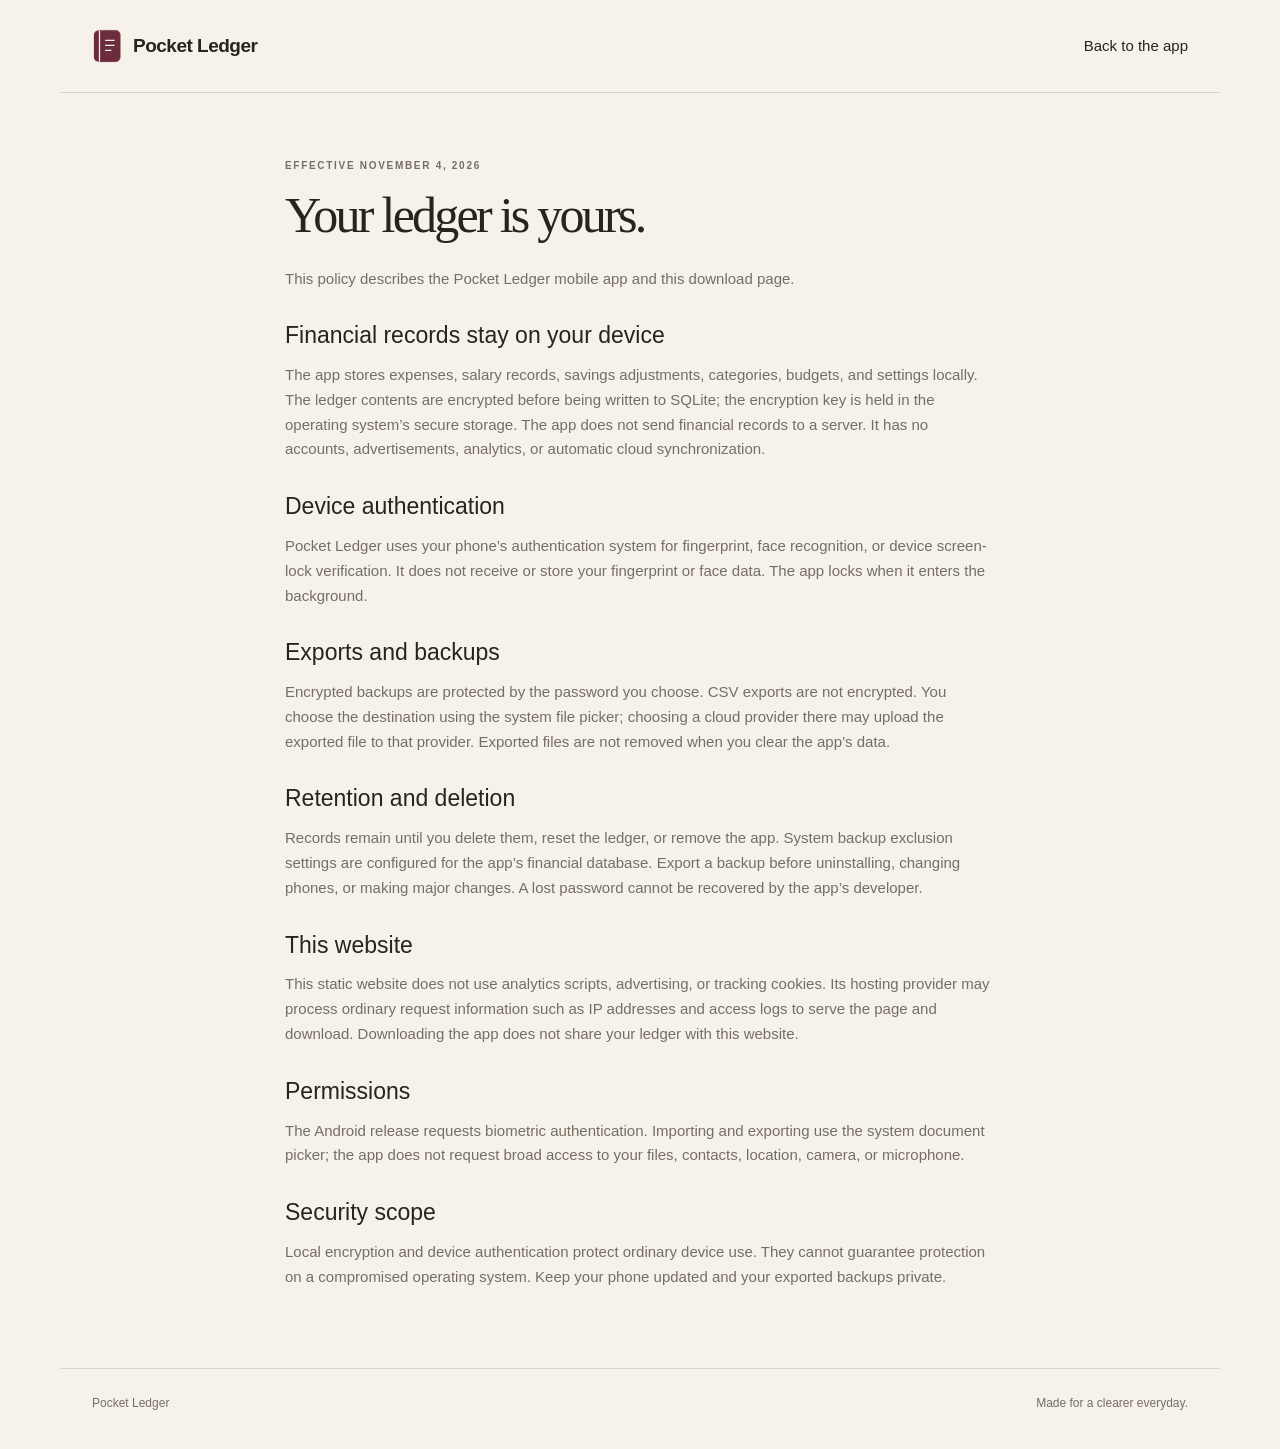
==== landing/privacy.html @ f889f4fb "Add offline Flutter expense tracker, landing page and cloud build workflows Include salary and savin" ====
<!doctype html><html lang="en"><head><meta charset="utf-8"><meta name="viewport" content="width=device-width,initial-scale=1"><title>Privacy — Pocket Ledger</title><link rel="stylesheet" href="style.css"><link rel="icon" href="icon.svg"></head><body><header><a class="brand" href="index.html"><img src="icon.svg" width="30" height="36" alt="">Pocket Ledger</a><a href="index.html">Back to the app</a></header><main class="policy"><p class="kicker">Effective November 4, 2026</p><h1>Your ledger is yours.</h1><p>This policy describes the Pocket Ledger mobile app and this download page.</p><h2>Financial records stay on your device</h2><p>The app stores expenses, salary records, savings adjustments, categories, budgets, and settings locally. The ledger contents are encrypted before being written to SQLite; the encryption key is held in the operating system’s secure storage. The app does not send financial records to a server. It has no accounts, advertisements, analytics, or automatic cloud synchronization.</p><h2>Device authentication</h2><p>Pocket Ledger uses your phone’s authentication system for fingerprint, face recognition, or device screen-lock verification. It does not receive or store your fingerprint or face data. The app locks when it enters the background.</p><h2>Exports and backups</h2><p>Encrypted backups are protected by the password you choose. CSV exports are not encrypted. You choose the destination using the system file picker; choosing a cloud provider there may upload the exported file to that provider. Exported files are not removed when you clear the app’s data.</p><h2>Retention and deletion</h2><p>Records remain until you delete them, reset the ledger, or remove the app. System backup exclusion settings are configured for the app’s financial database. Export a backup before uninstalling, changing phones, or making major changes. A lost password cannot be recovered by the app’s developer.</p><h2>This website</h2><p>This static website does not use analytics scripts, advertising, or tracking cookies. Its hosting provider may process ordinary request information such as IP addresses and access logs to serve the page and download. Downloading the app does not share your ledger with this website.</p><h2>Permissions</h2><p>The Android release requests biometric authentication. Importing and exporting use the system document picker; the app does not request broad access to your files, contacts, location, camera, or microphone.</p><h2>Security scope</h2><p>Local encryption and device authentication protect ordinary device use. They cannot guarantee protection on a compromised operating system. Keep your phone updated and your exported backups private.</p></main><footer><a href="index.html">Pocket Ledger</a><span>Made for a clearer everyday.</span></footer></body></html>
---- landing/style.css ----
:root{--paper:#f6f2ea;--ink:#27231f;--muted:#756e64;--wine:#6b2d3d;--line:#dcd4c7;--white:#fffcf7}*{box-sizing:border-box}html{scroll-behavior:smooth;scroll-padding-top:24px}body{margin:0;background:var(--paper);color:var(--ink);font:15px/1.65 -apple-system,BlinkMacSystemFont,"Segoe UI",sans-serif}a{color:inherit;text-decoration:none}a:focus-visible,summary:focus-visible{outline:3px solid #a86e57;outline-offset:6px}header,main,footer{max-width:1160px;margin:auto}header{padding:28px 32px;display:flex;align-items:center;justify-content:space-between;border-bottom:1px solid var(--line)}.brand{display:inline-flex;align-items:center;gap:11px;font-size:19px;font-weight:650;letter-spacing:-.5px}nav{display:flex;align-items:center;gap:28px;font-size:13px}nav a:hover{text-decoration:underline}.nav-download{border-bottom:1px solid var(--wine);padding:7px 0;color:var(--wine)}.nav-download span{margin-left:12px}h1,h2{font-family:Georgia,"Times New Roman",serif;font-weight:400;letter-spacing:-.055em;line-height:1.06;margin:0}h1{font-size:clamp(60px,7.8vw,96px)}h1 em{color:var(--wine);font-weight:400}h2{font-size:clamp(40px,4.9vw,60px)}h3{font-size:18px;line-height:1.4;font-weight:550;margin:0 0 12px}p{margin:0}button,a,summary{touch-action:manipulation}.hero{padding:82px 52px 70px;display:grid;grid-template-columns:1.25fr 1fr;gap:55px;align-items:center}.kicker{font-size:10px;letter-spacing:.17em;text-transform:uppercase;font-weight:650;margin-bottom:23px}.kicker>span{display:inline-block;width:6px;height:6px;border-radius:50%;background:#52705b;margin:0 7px 1px 0}.intro{font-size:17px;color:var(--muted);max-width:385px;margin:27px 0 30px}.button{background:var(--wine);color:var(--white);display:inline-flex;align-items:center;justify-content:space-between;gap:28px;border-radius:5px;padding:15px 21px;font-size:14px}.button:hover{background:#51212e}.quiet{font-size:11px;color:var(--muted);margin-top:14px}.hero-object{position:relative;padding:0 12px}.phone{background:var(--white);width:290px;max-width:100%;padding:20px 22px 13px;border:1px solid #c9bdaa;border-radius:34px;box-shadow:12px 18px 0 #e5dccf,0 25px 40px #27231f0a;transform:rotate(3deg);margin:auto}.speaker{background:#d9d1c4;width:50px;height:5px;border-radius:5px;margin:0 auto 25px}.phone-head{display:flex;align-items:center;gap:7px;font-size:12px;font-weight:600}.phone-head span{margin-left:auto}.phone h2{font-size:32px;margin:26px 0 20px;line-height:1.1}.phone-rule{height:1px;background:var(--line);margin-bottom:18px}.tiny-label{font-size:8px;letter-spacing:.15em;color:var(--muted)}.phone-money{font-size:37px;letter-spacing:-2px;margin:2px 0 10px}.phone-money small{font-size:12px;letter-spacing:0;color:var(--muted)}.phone-line{display:flex;justify-content:space-between;font-size:10px}.phone-line strong{font-weight:500}.phone-note{font-size:9px;color:var(--muted);margin:5px 0 20px}.phone-savings{padding:17px;background:#ede7dd;border-radius:7px}.phone-savings strong{display:block;font-size:22px;font-weight:400;margin:5px 0}.phone-savings>p:last-child{font-size:9px;color:var(--muted)}.phone-empty{display:flex;align-items:center;gap:12px;padding:23px 0 18px;font-size:12px}.phone-empty>span{background:var(--wine);color:var(--white);border-radius:9px;font-size:22px;width:32px;height:35px;text-align:center}.phone-empty small{font-size:9px;color:var(--muted)}.phone-bottom{height:3px;width:70px;background:#c8c0b4;margin:5px auto 0;border-radius:5px}.vertical-caption{position:absolute;right:-23px;top:45%;writing-mode:vertical-rl;font-size:8px;letter-spacing:.22em;color:var(--muted)}.object-caption{text-align:center;font-size:10px;margin-top:35px;color:var(--muted)}.principles{display:grid;grid-template-columns:repeat(3,1fr);border-block:1px solid var(--line);padding:27px 52px;gap:40px;color:var(--muted);font-size:13px}.principles strong{font-weight:500;color:var(--ink)}.how{padding:100px 52px;display:grid;grid-template-columns:1fr 1.25fr;gap:80px}.section-intro>p:last-child{color:var(--muted);max-width:250px;margin-top:23px}.steps article{display:flex;gap:22px;padding:0 0 27px;margin-bottom:27px;border-bottom:1px solid var(--line)}.steps article:last-child{margin-bottom:0}.steps p{font-size:14px;color:var(--muted)}.number{font-family:Georgia,serif;color:var(--wine);font-size:24px;line-height:1.3}.privacy{padding:65px 52px;background:#e9e3d8;border-radius:3px}.privacy-grid{display:grid;grid-template-columns:repeat(3,1fr);gap:32px;margin:40px 0 28px}.privacy-grid p{font-size:13px;color:#625b52}.privacy>a{font-size:12px;color:var(--wine);border-bottom:1px solid var(--wine);padding-bottom:5px}.download{padding:100px 52px;display:grid;grid-template-columns:1.1fr 1fr;gap:60px;align-items:center}.download>div>p:last-child{margin-top:22px;color:var(--muted)}.download-card{padding:30px;border:1px solid var(--line);background:var(--white);border-radius:10px}.download-card>img{margin-bottom:18px}.download-card>p{font-size:13px}.download-card>.button{width:100%;margin-top:20px}details{border-top:1px solid var(--line);margin-top:20px;padding-top:14px;font-size:12px}summary{cursor:pointer;color:var(--wine)}ol{padding-left:18px;color:var(--muted)}li{margin:10px 0}code{font-size:10px;word-break:break-all}footer{padding:25px 32px 35px;border-top:1px solid var(--line);display:flex;justify-content:space-between;align-items:center;font-size:12px;color:var(--muted)}footer .brand{font-size:15px;color:var(--ink)}[hidden]{display:none!important}.policy{max-width:760px;padding:65px 25px}.policy h1{font-size:50px;margin-bottom:25px}.policy h2{font:500 23px/1.3 -apple-system,BlinkMacSystemFont,"Segoe UI",sans-serif;letter-spacing:0;margin:30px 0 12px}.policy p{margin-bottom:14px;color:var(--muted)}@media(max-width:800px){.hero{padding:55px 28px;gap:25px}.how{padding:65px 28px;gap:35px}.privacy{padding:45px 28px}.download{padding:65px 28px;gap:25px}.vertical-caption{display:none}.phone{width:265px;padding:20px}.principles{padding:25px 28px;gap:20px}nav{gap:16px}h1{font-size:65px}}@media(max-width:600px){header{padding:20px}nav>a:not(.nav-download){display:none}.brand{font-size:17px}.hero{grid-template-columns:1fr;padding:46px 24px 45px;gap:45px}h1{font-size:65px}.intro{font-size:16px}.phone{width:270px}.hero-object{padding:0}.principles{padding:24px;gap:17px;font-size:11px}.how{grid-template-columns:1fr;padding:58px 24px;gap:35px}.section-intro>p:last-child{max-width:100%}.privacy{margin:0 12px;padding:36px 24px}.privacy-grid{grid-template-columns:1fr;gap:26px;margin-top:30px}.download{grid-template-columns:1fr;padding:58px 24px;gap:32px}footer{padding:24px;flex-wrap:wrap;gap:20px}footer>p{order:3;width:100%}.download-card{padding:24px}}@media(prefers-reduced-motion:reduce){html{scroll-behavior:auto}}
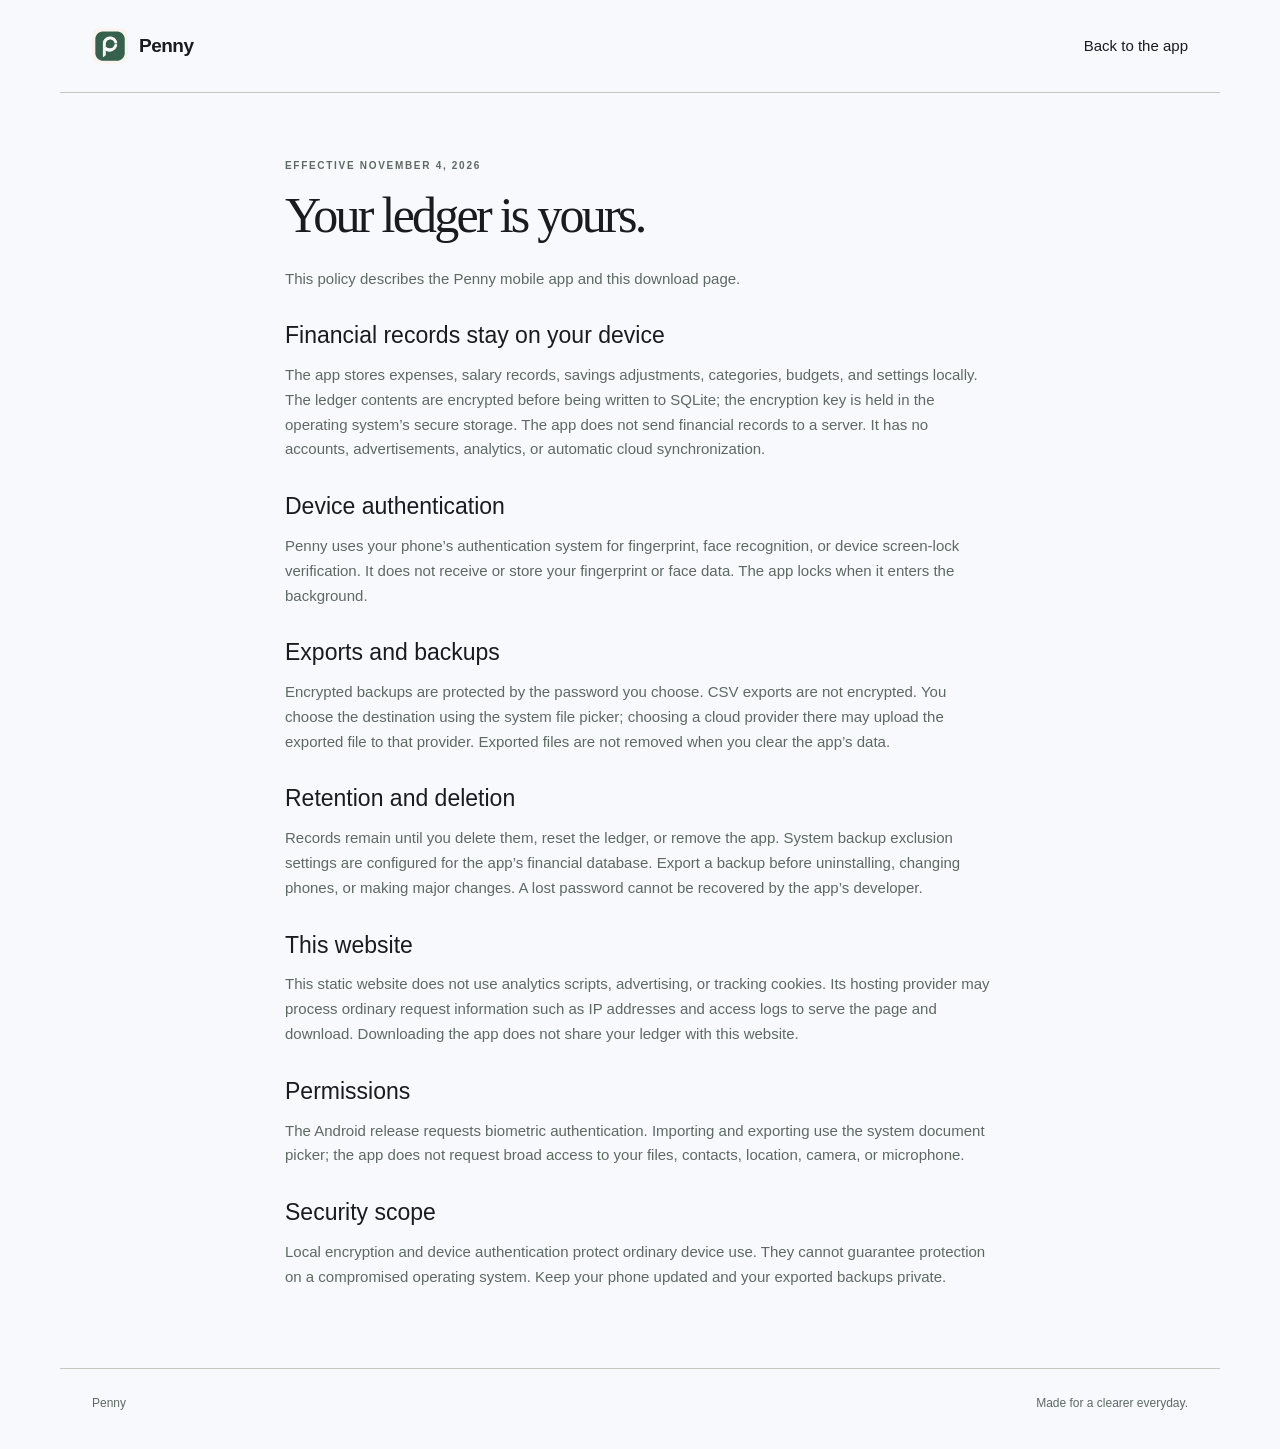
==== commit ee304a75: "Update Penny branding and fix packaged website" ====
--- a/landing/privacy.html
+++ b/landing/privacy.html
@@ -1 +1 @@
-<!doctype html><html lang="en"><head><meta charset="utf-8"><meta name="viewport" content="width=device-width,initial-scale=1"><title>Privacy — Pocket Ledger</title><link rel="stylesheet" href="style.css"><link rel="icon" href="icon.svg"></head><body><header><a class="brand" href="index.html"><img src="icon.svg" width="30" height="36" alt="">Pocket Ledger</a><a href="index.html">Back to the app</a></header><main class="policy"><p class="kicker">Effective November 4, 2026</p><h1>Your ledger is yours.</h1><p>This policy describes the Pocket Ledger mobile app and this download page.</p><h2>Financial records stay on your device</h2><p>The app stores expenses, salary records, savings adjustments, categories, budgets, and settings locally. The ledger contents are encrypted before being written to SQLite; the encryption key is held in the operating system’s secure storage. The app does not send financial records to a server. It has no accounts, advertisements, analytics, or automatic cloud synchronization.</p><h2>Device authentication</h2><p>Pocket Ledger uses your phone’s authentication system for fingerprint, face recognition, or device screen-lock verification. It does not receive or store your fingerprint or face data. The app locks when it enters the background.</p><h2>Exports and backups</h2><p>Encrypted backups are protected by the password you choose. CSV exports are not encrypted. You choose the destination using the system file picker; choosing a cloud provider there may upload the exported file to that provider. Exported files are not removed when you clear the app’s data.</p><h2>Retention and deletion</h2><p>Records remain until you delete them, reset the ledger, or remove the app. System backup exclusion settings are configured for the app’s financial database. Export a backup before uninstalling, changing phones, or making major changes. A lost password cannot be recovered by the app’s developer.</p><h2>This website</h2><p>This static website does not use analytics scripts, advertising, or tracking cookies. Its hosting provider may process ordinary request information such as IP addresses and access logs to serve the page and download. Downloading the app does not share your ledger with this website.</p><h2>Permissions</h2><p>The Android release requests biometric authentication. Importing and exporting use the system document picker; the app does not request broad access to your files, contacts, location, camera, or microphone.</p><h2>Security scope</h2><p>Local encryption and device authentication protect ordinary device use. They cannot guarantee protection on a compromised operating system. Keep your phone updated and your exported backups private.</p></main><footer><a href="index.html">Pocket Ledger</a><span>Made for a clearer everyday.</span></footer></body></html>
+<!doctype html><html lang="en"><head><meta charset="utf-8"><meta name="viewport" content="width=device-width,initial-scale=1"><title>Privacy — Penny</title><link rel="stylesheet" href="style.css"><link rel="icon" href="logo.png"></head><body><header><a class="brand" href="index.html"><img src="logo.png" width="36" height="36" alt="">Penny</a><a href="index.html">Back to the app</a></header><main class="policy"><p class="kicker">Effective November 4, 2026</p><h1>Your ledger is yours.</h1><p>This policy describes the Penny mobile app and this download page.</p><h2>Financial records stay on your device</h2><p>The app stores expenses, salary records, savings adjustments, categories, budgets, and settings locally. The ledger contents are encrypted before being written to SQLite; the encryption key is held in the operating system’s secure storage. The app does not send financial records to a server. It has no accounts, advertisements, analytics, or automatic cloud synchronization.</p><h2>Device authentication</h2><p>Penny uses your phone’s authentication system for fingerprint, face recognition, or device screen-lock verification. It does not receive or store your fingerprint or face data. The app locks when it enters the background.</p><h2>Exports and backups</h2><p>Encrypted backups are protected by the password you choose. CSV exports are not encrypted. You choose the destination using the system file picker; choosing a cloud provider there may upload the exported file to that provider. Exported files are not removed when you clear the app’s data.</p><h2>Retention and deletion</h2><p>Records remain until you delete them, reset the ledger, or remove the app. System backup exclusion settings are configured for the app’s financial database. Export a backup before uninstalling, changing phones, or making major changes. A lost password cannot be recovered by the app’s developer.</p><h2>This website</h2><p>This static website does not use analytics scripts, advertising, or tracking cookies. Its hosting provider may process ordinary request information such as IP addresses and access logs to serve the page and download. Downloading the app does not share your ledger with this website.</p><h2>Permissions</h2><p>The Android release requests biometric authentication. Importing and exporting use the system document picker; the app does not request broad access to your files, contacts, location, camera, or microphone.</p><h2>Security scope</h2><p>Local encryption and device authentication protect ordinary device use. They cannot guarantee protection on a compromised operating system. Keep your phone updated and your exported backups private.</p></main><footer><a href="index.html">Penny</a><span>Made for a clearer everyday.</span></footer></body></html>
--- a/landing/style.css
+++ b/landing/style.css
@@ -1 +1,3 @@
-:root{--paper:#f6f2ea;--ink:#27231f;--muted:#756e64;--wine:#6b2d3d;--line:#dcd4c7;--white:#fffcf7}*{box-sizing:border-box}html{scroll-behavior:smooth;scroll-padding-top:24px}body{margin:0;background:var(--paper);color:var(--ink);font:15px/1.65 -apple-system,BlinkMacSystemFont,"Segoe UI",sans-serif}a{color:inherit;text-decoration:none}a:focus-visible,summary:focus-visible{outline:3px solid #a86e57;outline-offset:6px}header,main,footer{max-width:1160px;margin:auto}header{padding:28px 32px;display:flex;align-items:center;justify-content:space-between;border-bottom:1px solid var(--line)}.brand{display:inline-flex;align-items:center;gap:11px;font-size:19px;font-weight:650;letter-spacing:-.5px}nav{display:flex;align-items:center;gap:28px;font-size:13px}nav a:hover{text-decoration:underline}.nav-download{border-bottom:1px solid var(--wine);padding:7px 0;color:var(--wine)}.nav-download span{margin-left:12px}h1,h2{font-family:Georgia,"Times New Roman",serif;font-weight:400;letter-spacing:-.055em;line-height:1.06;margin:0}h1{font-size:clamp(60px,7.8vw,96px)}h1 em{color:var(--wine);font-weight:400}h2{font-size:clamp(40px,4.9vw,60px)}h3{font-size:18px;line-height:1.4;font-weight:550;margin:0 0 12px}p{margin:0}button,a,summary{touch-action:manipulation}.hero{padding:82px 52px 70px;display:grid;grid-template-columns:1.25fr 1fr;gap:55px;align-items:center}.kicker{font-size:10px;letter-spacing:.17em;text-transform:uppercase;font-weight:650;margin-bottom:23px}.kicker>span{display:inline-block;width:6px;height:6px;border-radius:50%;background:#52705b;margin:0 7px 1px 0}.intro{font-size:17px;color:var(--muted);max-width:385px;margin:27px 0 30px}.button{background:var(--wine);color:var(--white);display:inline-flex;align-items:center;justify-content:space-between;gap:28px;border-radius:5px;padding:15px 21px;font-size:14px}.button:hover{background:#51212e}.quiet{font-size:11px;color:var(--muted);margin-top:14px}.hero-object{position:relative;padding:0 12px}.phone{background:var(--white);width:290px;max-width:100%;padding:20px 22px 13px;border:1px solid #c9bdaa;border-radius:34px;box-shadow:12px 18px 0 #e5dccf,0 25px 40px #27231f0a;transform:rotate(3deg);margin:auto}.speaker{background:#d9d1c4;width:50px;height:5px;border-radius:5px;margin:0 auto 25px}.phone-head{display:flex;align-items:center;gap:7px;font-size:12px;font-weight:600}.phone-head span{margin-left:auto}.phone h2{font-size:32px;margin:26px 0 20px;line-height:1.1}.phone-rule{height:1px;background:var(--line);margin-bottom:18px}.tiny-label{font-size:8px;letter-spacing:.15em;color:var(--muted)}.phone-money{font-size:37px;letter-spacing:-2px;margin:2px 0 10px}.phone-money small{font-size:12px;letter-spacing:0;color:var(--muted)}.phone-line{display:flex;justify-content:space-between;font-size:10px}.phone-line strong{font-weight:500}.phone-note{font-size:9px;color:var(--muted);margin:5px 0 20px}.phone-savings{padding:17px;background:#ede7dd;border-radius:7px}.phone-savings strong{display:block;font-size:22px;font-weight:400;margin:5px 0}.phone-savings>p:last-child{font-size:9px;color:var(--muted)}.phone-empty{display:flex;align-items:center;gap:12px;padding:23px 0 18px;font-size:12px}.phone-empty>span{background:var(--wine);color:var(--white);border-radius:9px;font-size:22px;width:32px;height:35px;text-align:center}.phone-empty small{font-size:9px;color:var(--muted)}.phone-bottom{height:3px;width:70px;background:#c8c0b4;margin:5px auto 0;border-radius:5px}.vertical-caption{position:absolute;right:-23px;top:45%;writing-mode:vertical-rl;font-size:8px;letter-spacing:.22em;color:var(--muted)}.object-caption{text-align:center;font-size:10px;margin-top:35px;color:var(--muted)}.principles{display:grid;grid-template-columns:repeat(3,1fr);border-block:1px solid var(--line);padding:27px 52px;gap:40px;color:var(--muted);font-size:13px}.principles strong{font-weight:500;color:var(--ink)}.how{padding:100px 52px;display:grid;grid-template-columns:1fr 1.25fr;gap:80px}.section-intro>p:last-child{color:var(--muted);max-width:250px;margin-top:23px}.steps article{display:flex;gap:22px;padding:0 0 27px;margin-bottom:27px;border-bottom:1px solid var(--line)}.steps article:last-child{margin-bottom:0}.steps p{font-size:14px;color:var(--muted)}.number{font-family:Georgia,serif;color:var(--wine);font-size:24px;line-height:1.3}.privacy{padding:65px 52px;background:#e9e3d8;border-radius:3px}.privacy-grid{display:grid;grid-template-columns:repeat(3,1fr);gap:32px;margin:40px 0 28px}.privacy-grid p{font-size:13px;color:#625b52}.privacy>a{font-size:12px;color:var(--wine);border-bottom:1px solid var(--wine);padding-bottom:5px}.download{padding:100px 52px;display:grid;grid-template-columns:1.1fr 1fr;gap:60px;align-items:center}.download>div>p:last-child{margin-top:22px;color:var(--muted)}.download-card{padding:30px;border:1px solid var(--line);background:var(--white);border-radius:10px}.download-card>img{margin-bottom:18px}.download-card>p{font-size:13px}.download-card>.button{width:100%;margin-top:20px}details{border-top:1px solid var(--line);margin-top:20px;padding-top:14px;font-size:12px}summary{cursor:pointer;color:var(--wine)}ol{padding-left:18px;color:var(--muted)}li{margin:10px 0}code{font-size:10px;word-break:break-all}footer{padding:25px 32px 35px;border-top:1px solid var(--line);display:flex;justify-content:space-between;align-items:center;font-size:12px;color:var(--muted)}footer .brand{font-size:15px;color:var(--ink)}[hidden]{display:none!important}.policy{max-width:760px;padding:65px 25px}.policy h1{font-size:50px;margin-bottom:25px}.policy h2{font:500 23px/1.3 -apple-system,BlinkMacSystemFont,"Segoe UI",sans-serif;letter-spacing:0;margin:30px 0 12px}.policy p{margin-bottom:14px;color:var(--muted)}@media(max-width:800px){.hero{padding:55px 28px;gap:25px}.how{padding:65px 28px;gap:35px}.privacy{padding:45px 28px}.download{padding:65px 28px;gap:25px}.vertical-caption{display:none}.phone{width:265px;padding:20px}.principles{padding:25px 28px;gap:20px}nav{gap:16px}h1{font-size:65px}}@media(max-width:600px){header{padding:20px}nav>a:not(.nav-download){display:none}.brand{font-size:17px}.hero{grid-template-columns:1fr;padding:46px 24px 45px;gap:45px}h1{font-size:65px}.intro{font-size:16px}.phone{width:270px}.hero-object{padding:0}.principles{padding:24px;gap:17px;font-size:11px}.how{grid-template-columns:1fr;padding:58px 24px;gap:35px}.section-intro>p:last-child{max-width:100%}.privacy{margin:0 12px;padding:36px 24px}.privacy-grid{grid-template-columns:1fr;gap:26px;margin-top:30px}.download{grid-template-columns:1fr;padding:58px 24px;gap:32px}footer{padding:24px;flex-wrap:wrap;gap:20px}footer>p{order:3;width:100%}.download-card{padding:24px}}@media(prefers-reduced-motion:reduce){html{scroll-behavior:auto}}
+:root{--paper:#f8f9fd;--ink:#191c1f;--muted:#5e6962;--wine:#224b3a;--line:#c1c8c2;--white:#ffffff}*{box-sizing:border-box}html{scroll-behavior:smooth;scroll-padding-top:24px}body{margin:0;background:var(--paper);color:var(--ink);font:15px/1.65 -apple-system,BlinkMacSystemFont,"Segoe UI",sans-serif}a{color:inherit;text-decoration:none}a:focus-visible,summary:focus-visible{outline:3px solid #3a6351;outline-offset:6px}header,main,footer{max-width:1160px;margin:auto}header{padding:28px 32px;display:flex;align-items:center;justify-content:space-between;border-bottom:1px solid var(--line)}.brand{display:inline-flex;align-items:center;gap:11px;font-size:19px;font-weight:650;letter-spacing:-.5px}nav{display:flex;align-items:center;gap:28px;font-size:13px}nav a:hover{text-decoration:underline}.nav-download{border-bottom:1px solid var(--wine);padding:7px 0;color:var(--wine)}.nav-download span{margin-left:12px}h1,h2{font-family:Georgia,"Times New Roman",serif;font-weight:400;letter-spacing:-.055em;line-height:1.06;margin:0}h1{font-size:clamp(60px,7.8vw,96px)}h1 em{color:var(--wine);font-weight:400}h2{font-size:clamp(40px,4.9vw,60px)}h3{font-size:18px;line-height:1.4;font-weight:550;margin:0 0 12px}p{margin:0}button,a,summary{touch-action:manipulation}.hero{padding:82px 52px 70px;display:grid;grid-template-columns:1.25fr 1fr;gap:55px;align-items:center}.kicker{font-size:10px;letter-spacing:.17em;text-transform:uppercase;font-weight:650;margin-bottom:23px}.kicker>span{display:inline-block;width:6px;height:6px;border-radius:50%;background:#52705b;margin:0 7px 1px 0}.intro{font-size:17px;color:var(--muted);max-width:385px;margin:27px 0 30px}.button{background:var(--wine);color:var(--white);display:inline-flex;align-items:center;justify-content:space-between;gap:28px;border-radius:5px;padding:15px 21px;font-size:14px}.button:hover{background:#3a6351}.quiet{font-size:11px;color:var(--muted);margin-top:14px}.hero-object{position:relative;padding:0 12px}.phone{background:var(--white);width:290px;max-width:100%;padding:20px 22px 13px;border:1px solid #c9bdaa;border-radius:34px;box-shadow:12px 18px 0 #e5dccf,0 25px 40px #191c1f0a;transform:rotate(3deg);margin:auto}.speaker{background:#d9d1c4;width:50px;height:5px;border-radius:5px;margin:0 auto 25px}.phone-head{display:flex;align-items:center;gap:7px;font-size:12px;font-weight:600}.phone-head span{margin-left:auto}.phone h2{font-size:32px;margin:26px 0 20px;line-height:1.1}.phone-rule{height:1px;background:var(--line);margin-bottom:18px}.tiny-label{font-size:8px;letter-spacing:.15em;color:var(--muted)}.phone-money{font-size:37px;letter-spacing:-2px;margin:2px 0 10px}.phone-money small{font-size:12px;letter-spacing:0;color:var(--muted)}.phone-line{display:flex;justify-content:space-between;font-size:10px}.phone-line strong{font-weight:500}.phone-note{font-size:9px;color:var(--muted);margin:5px 0 20px}.phone-savings{padding:17px;background:#edf3ef;border-radius:7px}.phone-savings strong{display:block;font-size:22px;font-weight:400;margin:5px 0}.phone-savings>p:last-child{font-size:9px;color:var(--muted)}.phone-empty{display:flex;align-items:center;gap:12px;padding:23px 0 18px;font-size:12px}.phone-empty>span{background:var(--wine);color:var(--white);border-radius:9px;font-size:22px;width:32px;height:35px;text-align:center}.phone-empty small{font-size:9px;color:var(--muted)}.phone-bottom{height:3px;width:70px;background:#c8c0b4;margin:5px auto 0;border-radius:5px}.vertical-caption{position:absolute;right:-23px;top:45%;writing-mode:vertical-rl;font-size:8px;letter-spacing:.22em;color:var(--muted)}.object-caption{text-align:center;font-size:10px;margin-top:35px;color:var(--muted)}.principles{display:grid;grid-template-columns:repeat(3,1fr);border-block:1px solid var(--line);padding:27px 52px;gap:40px;color:var(--muted);font-size:13px}.principles strong{font-weight:500;color:var(--ink)}.how{padding:100px 52px;display:grid;grid-template-columns:1fr 1.25fr;gap:80px}.section-intro>p:last-child{color:var(--muted);max-width:250px;margin-top:23px}.steps article{display:flex;gap:22px;padding:0 0 27px;margin-bottom:27px;border-bottom:1px solid var(--line)}.steps article:last-child{margin-bottom:0}.steps p{font-size:14px;color:var(--muted)}.number{font-family:Georgia,serif;color:var(--wine);font-size:24px;line-height:1.3}.privacy{padding:65px 52px;background:#e6eee8;border-radius:3px}.privacy-grid{display:grid;grid-template-columns:repeat(3,1fr);gap:32px;margin:40px 0 28px}.privacy-grid p{font-size:13px;color:#625b52}.privacy>a{font-size:12px;color:var(--wine);border-bottom:1px solid var(--wine);padding-bottom:5px}.download{padding:100px 52px;display:grid;grid-template-columns:1.1fr 1fr;gap:60px;align-items:center}.download>div>p:last-child{margin-top:22px;color:var(--muted)}.download-card{padding:30px;border:1px solid var(--line);background:var(--white);border-radius:10px}.download-card>img{margin-bottom:18px}.download-card>p{font-size:13px}.download-card>.button{width:100%;margin-top:20px}details{border-top:1px solid var(--line);margin-top:20px;padding-top:14px;font-size:12px}summary{cursor:pointer;color:var(--wine)}ol{padding-left:18px;color:var(--muted)}li{margin:10px 0}code{font-size:10px;word-break:break-all}footer{padding:25px 32px 35px;border-top:1px solid var(--line);display:flex;justify-content:space-between;align-items:center;font-size:12px;color:var(--muted)}footer .brand{font-size:15px;color:var(--ink)}[hidden]{display:none!important}.policy{max-width:760px;padding:65px 25px}.policy h1{font-size:50px;margin-bottom:25px}.policy h2{font:500 23px/1.3 -apple-system,BlinkMacSystemFont,"Segoe UI",sans-serif;letter-spacing:0;margin:30px 0 12px}.policy p{margin-bottom:14px;color:var(--muted)}@media(max-width:800px){.hero{padding:55px 28px;gap:25px}.how{padding:65px 28px;gap:35px}.privacy{padding:45px 28px}.download{padding:65px 28px;gap:25px}.vertical-caption{display:none}.phone{width:265px;padding:20px}.principles{padding:25px 28px;gap:20px}nav{gap:16px}h1{font-size:65px}}@media(max-width:600px){header{padding:20px}nav>a:not(.nav-download){display:none}.brand{font-size:17px}.hero{grid-template-columns:1fr;padding:46px 24px 45px;gap:45px}h1{font-size:65px}.intro{font-size:16px}.phone{width:270px}.hero-object{padding:0}.principles{padding:24px;gap:17px;font-size:11px}.how{grid-template-columns:1fr;padding:58px 24px;gap:35px}.section-intro>p:last-child{max-width:100%}.privacy{margin:0 12px;padding:36px 24px}.privacy-grid{grid-template-columns:1fr;gap:26px;margin-top:30px}.download{grid-template-columns:1fr;padding:58px 24px;gap:32px}footer{padding:24px;flex-wrap:wrap;gap:20px}footer>p{order:3;width:100%}.download-card{padding:24px}}@media(prefers-reduced-motion:reduce){html{scroll-behavior:auto}}
+
+.brand img,.phone-head img,.download-card>img{border-radius:22%;object-fit:cover}
